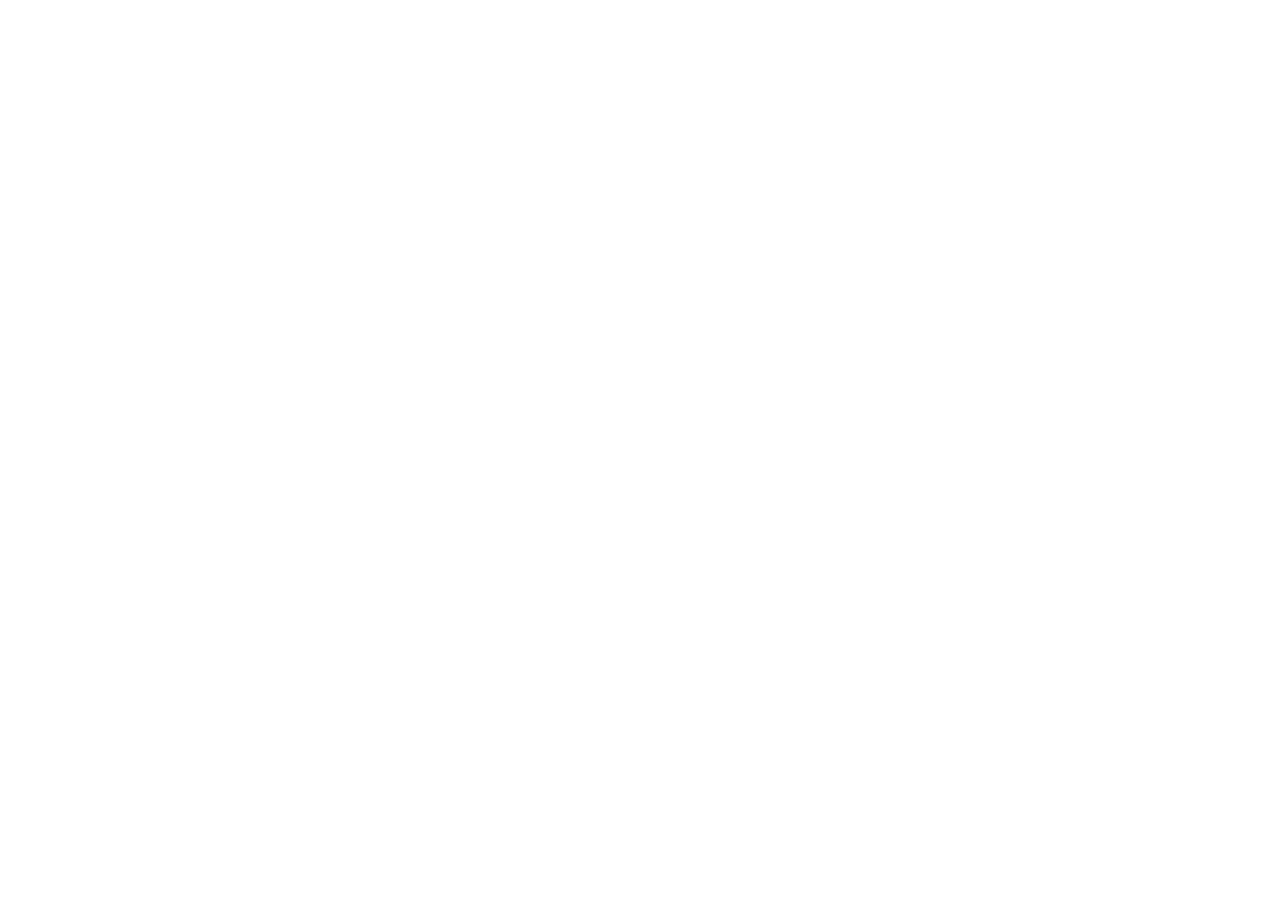
==== index.html @ 2a106667 "Add files via upload" ====
<!DOCTYPE html>
<hmtl lang = "vi">
    <head> 
        <meta charset="UTF-8">
        <meta name="viewport" content="width=device-width, initial-scale=1.0">
        <title>Trung Hoc Pho Thong Quang Ha - Phu Tho </title>
        <link rel="stylesheet" href="main.css">
    <body>
        <div>
            <a href = ""></a>
            <a href = ""></a>
            <a href = ""></a>
            <a href = ""></a>
        </div>
        
    </body>
</html>
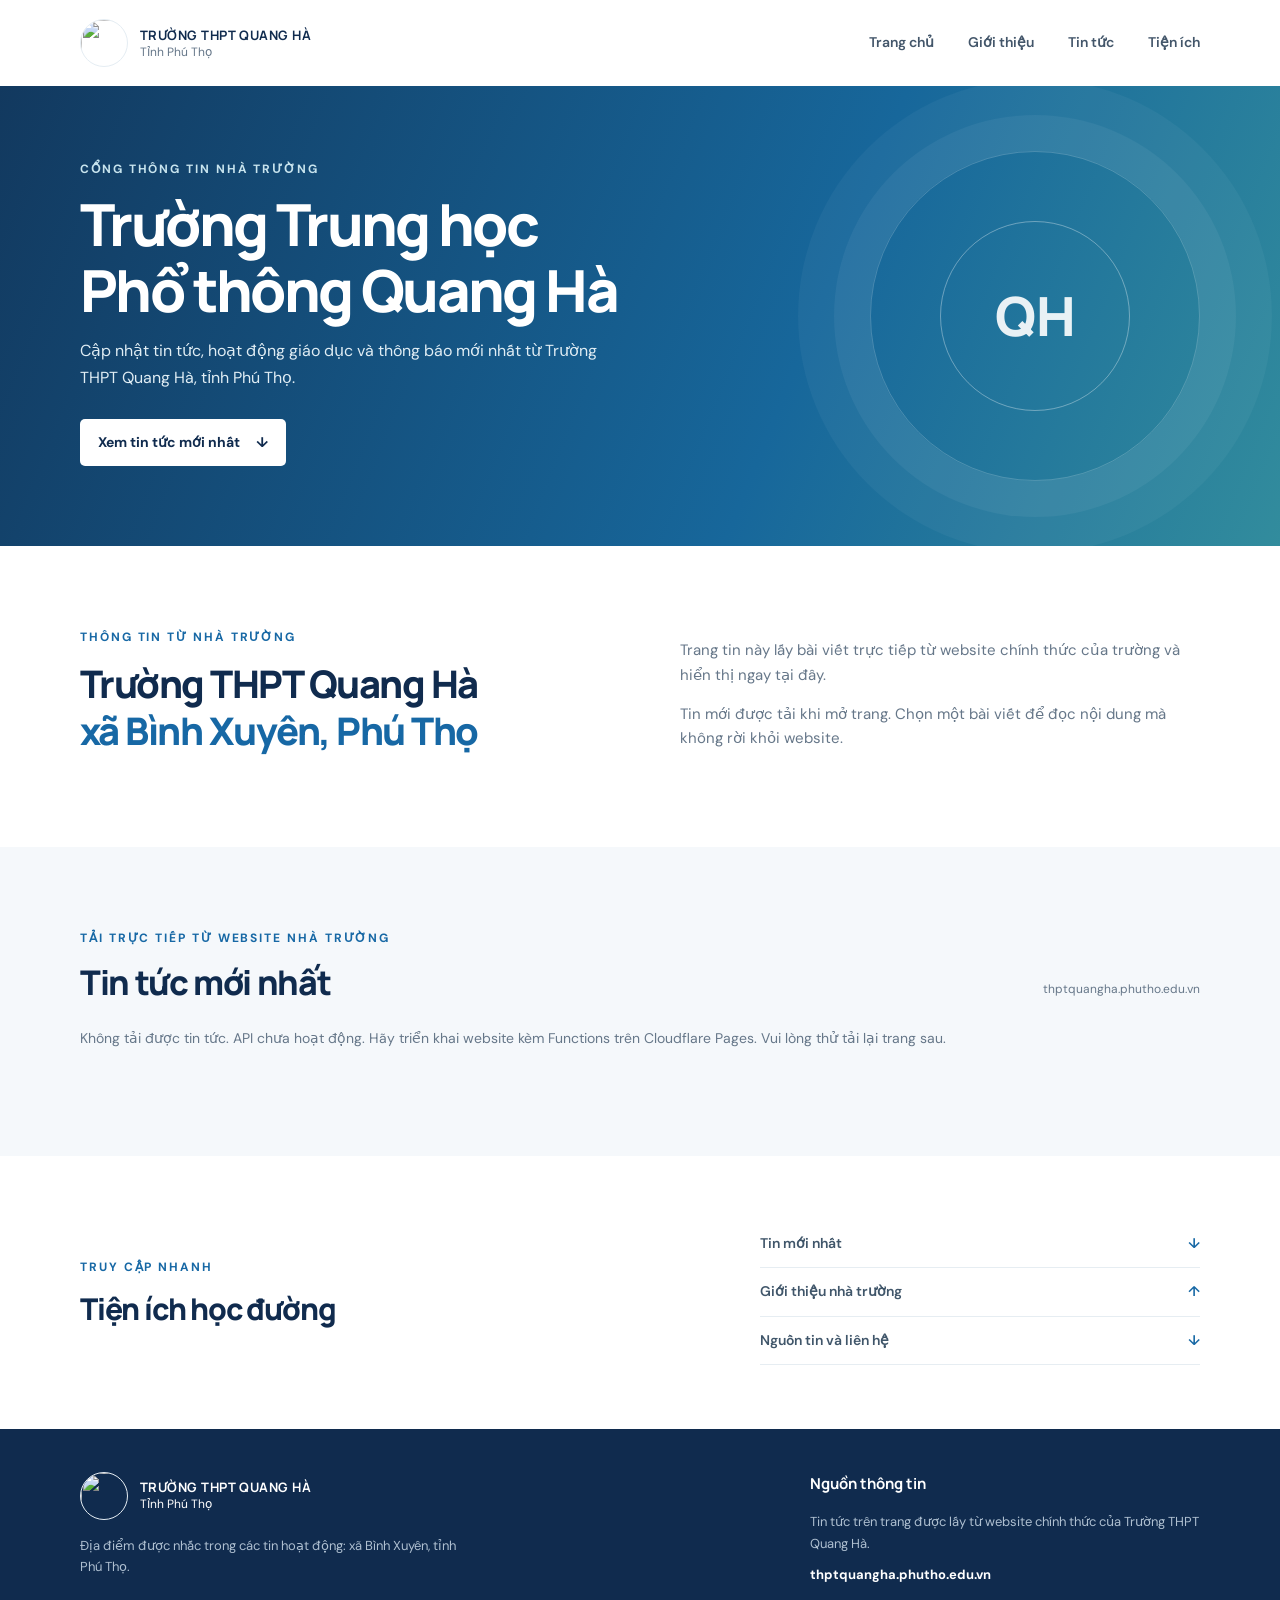
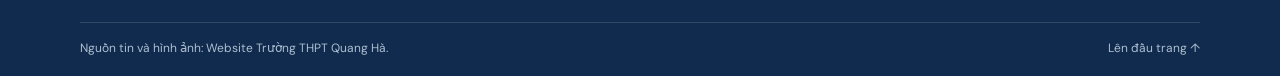
==== commit 9e202123: "thêm link" ====
--- a/index.html
+++ b/index.html
@@ -1,17 +1,118 @@
-<!DOCTYPE html>
-<hmtl lang = "vi">
-    <head> 
-        <meta charset="UTF-8">
-        <meta name="viewport" content="width=device-width, initial-scale=1.0">
-        <title>Trung Hoc Pho Thong Quang Ha - Phu Tho </title>
-        <link rel="stylesheet" href="main.css">
-    <body>
-        <div>
-            <a href = ""></a>
-            <a href = ""></a>
-            <a href = ""></a>
-            <a href = ""></a>
-        </div>
-        
-    </body>
-</html>+<!DOCTYPE html>
+<html lang="vi">
+<head>
+    <meta charset="UTF-8">
+    <meta name="viewport" content="width=device-width, initial-scale=1.0">
+    <meta name="description" content="Tin tức, thông báo và thông tin học tập của Trường THPT Quang Hà, xã Bình Xuyên, tỉnh Phú Thọ.">
+    <title>Trường THPT Quang Hà - Tỉnh Phú Thọ</title>
+    <link rel="stylesheet" href="main.css">
+    <script src="main.js" defer></script>
+</head>
+<body>
+    <header class="site-header">
+        <div class="container header-inner">
+            <a class="brand" href="#trang-chu" aria-label="Trang chủ Trường THPT Quang Hà">
+                <img class="brand-logo" src="https://thptquangha.phutho.edu.vn/upload/107932/20260401/logo_truong_QH_e66c7.jpg" alt="">
+                <span class="brand-name">
+                    <strong>TRƯỜNG THPT QUANG HÀ</strong>
+                    <span>Tỉnh Phú Thọ</span>
+                </span>
+            </a>
+            <nav class="main-nav" aria-label="Điều hướng chính">
+                <a href="#trang-chu">Trang chủ</a>
+                <a href="#gioi-thieu">Giới thiệu</a>
+                <a href="#tin-tuc">Tin tức</a>
+                <a href="#tien-ich">Tiện ích</a>
+            </nav>
+        </div>
+    </header>
+
+    <main>
+        <section class="hero" id="trang-chu">
+            <div class="container hero-content">
+                <p class="eyebrow">Cổng thông tin nhà trường</p>
+                <h1>Trường Trung học<br>Phổ thông Quang Hà</h1>
+                <p class="hero-description">Cập nhật tin tức, hoạt động giáo dục và thông báo mới nhất từ Trường THPT Quang Hà, tỉnh Phú Thọ.</p>
+                <a class="button button-light" href="#tin-tuc">Xem tin tức mới nhất <span aria-hidden="true">↓</span></a>
+            </div>
+            <div class="hero-decoration" aria-hidden="true">
+                <span class="decoration-circle"></span>
+                <span class="decoration-book">QH</span>
+            </div>
+        </section>
+
+        <section class="welcome section" id="gioi-thieu">
+            <div class="container welcome-grid">
+                <div>
+                    <p class="eyebrow">Thông tin từ nhà trường</p>
+                    <h2>Trường THPT Quang Hà<br><span>xã Bình Xuyên, Phú Thọ</span></h2>
+                </div>
+                <div class="welcome-copy">
+                    <p>Trang tin này lấy bài viết trực tiếp từ website chính thức của trường và hiển thị ngay tại đây.</p>
+                    <p>Tin mới được tải khi mở trang. Chọn một bài viết để đọc nội dung mà không rời khỏi website.</p>
+                </div>
+            </div>
+        </section>
+
+        <section class="updates section" id="tin-tuc">
+            <div class="container">
+                <div class="section-heading">
+                    <div>
+                        <p class="eyebrow">Tải trực tiếp từ website nhà trường</p>
+                        <h2>Tin tức mới nhất</h2>
+                    </div>
+                    <span class="news-source-label">thptquangha.phutho.edu.vn</span>
+                </div>
+                <p id="news-status" class="news-status" role="status" aria-live="polite">Đang tải tin mới nhất...</p>
+                <div class="news-grid" id="news-list"></div>
+            </div>
+        </section>
+
+        <section class="quick-links section" id="tien-ich">
+            <div class="container quick-links-inner">
+                <div>
+                    <p class="eyebrow">Truy cập nhanh</p>
+                    <h2>Tiện ích học đường</h2>
+                </div>
+                <div class="link-list">
+                    <a href="#tin-tuc">Tin mới nhất <span aria-hidden="true">↓</span></a>
+                    <a href="#gioi-thieu">Giới thiệu nhà trường <span aria-hidden="true">↑</span></a>
+                    <a href="#lien-he">Nguồn tin và liên hệ <span aria-hidden="true">↓</span></a>
+                </div>
+            </div>
+        </section>
+    </main>
+
+    <footer class="site-footer" id="lien-he">
+        <div class="container footer-inner">
+            <div>
+                <a class="brand footer-brand" href="#trang-chu">
+                    <img class="brand-logo" src="https://thptquangha.phutho.edu.vn/upload/107932/20260401/logo_truong_QH_e66c7.jpg" alt="">
+                    <span class="brand-name">
+                        <strong>TRƯỜNG THPT QUANG HÀ</strong>
+                        <span>Tỉnh Phú Thọ</span>
+                    </span>
+                </a>
+                <p class="footer-note">Địa điểm được nhắc trong các tin hoạt động: xã Bình Xuyên, tỉnh Phú Thọ.</p>
+            </div>
+            <div class="footer-contact">
+                <h2>Nguồn thông tin</h2>
+                <p>Tin tức trên trang được lấy từ website chính thức của Trường THPT Quang Hà.</p>
+                <span class="footer-source">thptquangha.phutho.edu.vn</span>
+            </div>
+        </div>
+        <div class="container footer-bottom">
+            <p>Nguồn tin và hình ảnh: Website Trường THPT Quang Hà.</p>
+            <a href="#trang-chu">Lên đầu trang ↑</a>
+        </div>
+    </footer>
+    <dialog class="news-dialog" id="news-dialog" aria-labelledby="news-dialog-title">
+        <div class="news-dialog-panel">
+            <button class="dialog-close" id="news-dialog-close" type="button" aria-label="Đóng bài viết">×</button>
+            <p class="card-label" id="news-dialog-date"></p>
+            <h2 id="news-dialog-title"></h2>
+            <div class="news-detail" id="news-dialog-content"></div>
+        </div>
+    </dialog>
+</body>
+</html>
--- a/main.css
+++ b/main.css
@@ -0,0 +1,705 @@
+@import url('https://fonts.googleapis.com/css2?family=DM+Sans:wght@400;500;600;700&family=Manrope:wght@400;500;600;700;800&display=swap');
+
+:root {
+    color-scheme: light;
+    --navy: #102b4e;
+    --blue: #1768a5;
+    --blue-dark: #124f80;
+    --green: #247a66;
+    --gold: #d69b3c;
+    --ink: #172b40;
+    --muted: #667789;
+    --paper: #f5f8fb;
+    --white: #fff;
+}
+
+* {
+    box-sizing: border-box;
+}
+
+html {
+    scroll-behavior: smooth;
+}
+
+body {
+    margin: 0;
+    color: var(--ink);
+    background: var(--white);
+    font-family: "DM Sans", Arial, sans-serif;
+    line-height: 1.65;
+}
+
+a {
+    color: inherit;
+    text-decoration: none;
+}
+
+.container {
+    width: min(1120px, calc(100% - 48px));
+    margin: 0 auto;
+}
+
+.site-header {
+    position: relative;
+    z-index: 1;
+    background: var(--white);
+}
+
+.header-inner,
+.brand,
+.main-nav,
+.section-heading,
+.quick-links-inner,
+.footer-inner,
+.footer-bottom {
+    display: flex;
+    align-items: center;
+}
+
+.header-inner {
+    min-height: 86px;
+    justify-content: space-between;
+    gap: 32px;
+}
+
+.brand {
+    gap: 12px;
+    flex-shrink: 0;
+}
+
+.brand-mark {
+    display: grid;
+    width: 48px;
+    height: 48px;
+    place-items: center;
+    border: 2px solid #dbe9f2;
+    border-radius: 50%;
+    color: var(--blue);
+    font-family: "Manrope", sans-serif;
+    font-size: 16px;
+    font-weight: 800;
+}
+
+.brand-logo {
+    width: 48px;
+    height: 48px;
+    flex-shrink: 0;
+    border: 1px solid #e5edf3;
+    border-radius: 50%;
+    object-fit: cover;
+}
+
+.brand-name {
+    display: grid;
+    line-height: 1.4;
+}
+
+.brand-name strong {
+    color: var(--navy);
+    font-family: "Manrope", sans-serif;
+    font-size: 13px;
+    letter-spacing: .035em;
+}
+
+.brand-name span {
+    color: var(--muted);
+    font-size: 12px;
+}
+
+.main-nav {
+    flex-wrap: wrap;
+    justify-content: flex-end;
+    gap: 34px;
+}
+
+.main-nav a {
+    color: #43566a;
+    font-size: 14px;
+    font-weight: 600;
+    transition: color .2s ease;
+}
+
+.main-nav a:hover,
+.main-nav a:focus-visible {
+    color: var(--blue);
+}
+
+.hero {
+    position: relative;
+    overflow: hidden;
+    min-height: 460px;
+    display: flex;
+    align-items: center;
+    color: var(--white);
+    background: linear-gradient(112deg, #12395f 0%, #17679b 62%, #328c9d 100%);
+}
+
+.hero-content {
+    position: relative;
+    z-index: 1;
+    padding-top: 72px;
+    padding-bottom: 78px;
+}
+
+.eyebrow {
+    margin: 0 0 12px;
+    color: var(--blue);
+    font-size: 12px;
+    font-weight: 700;
+    letter-spacing: .16em;
+    text-transform: uppercase;
+}
+
+.hero .eyebrow {
+    color: #c8e4ee;
+}
+
+h1,
+h2,
+h3,
+p {
+    margin-top: 0;
+}
+
+h1,
+h2,
+h3 {
+    font-family: "Manrope", "DM Sans", Arial, sans-serif;
+}
+
+.hero h1 {
+    max-width: 650px;
+    margin-bottom: 16px;
+    font-size: clamp(36px, 5vw, 58px);
+    font-weight: 800;
+    letter-spacing: -.045em;
+    line-height: 1.13;
+}
+
+.hero-description {
+    max-width: 550px;
+    margin-bottom: 28px;
+    color: #e0edf4;
+    font-size: 16px;
+}
+
+.button {
+    display: inline-flex;
+    align-items: center;
+    gap: 16px;
+    padding: 12px 18px;
+    border-radius: 5px;
+    font-size: 14px;
+    font-weight: 700;
+    transition: transform .2s ease, background-color .2s ease;
+}
+
+.button:hover {
+    transform: translateY(-2px);
+}
+
+.button-light {
+    color: var(--navy);
+    background: var(--white);
+}
+
+.hero-decoration {
+    position: absolute;
+    top: 50%;
+    right: max(5%, calc((100vw - 1120px) / 2));
+    width: 330px;
+    height: 330px;
+    transform: translateY(-50%);
+}
+
+.decoration-circle {
+    position: absolute;
+    inset: 0;
+    border: 1px solid rgb(255 255 255 / 20%);
+    border-radius: 50%;
+    box-shadow: 0 0 0 36px rgb(255 255 255 / 5%), 0 0 0 72px rgb(255 255 255 / 4%);
+}
+
+.decoration-book {
+    position: absolute;
+    top: 50%;
+    left: 50%;
+    display: grid;
+    width: 190px;
+    height: 190px;
+    place-items: center;
+    border: 1px solid rgb(255 255 255 / 35%);
+    border-radius: 50%;
+    color: rgb(255 255 255 / 90%);
+    font-family: "Manrope", sans-serif;
+    font-size: 54px;
+    font-weight: 800;
+    transform: translate(-50%, -50%);
+}
+
+.section {
+    padding: 82px 0;
+}
+
+.welcome-grid {
+    display: grid;
+    grid-template-columns: 1fr 1fr;
+    align-items: start;
+    gap: 80px;
+}
+
+.section h2,
+.welcome h2,
+.quick-links h2 {
+    margin-bottom: 0;
+    color: var(--navy);
+    font-size: clamp(27px, 3.4vw, 38px);
+    font-weight: 800;
+    letter-spacing: -.04em;
+    line-height: 1.25;
+}
+
+.welcome h2 span {
+    color: var(--blue);
+}
+
+.welcome-copy {
+    padding-top: 10px;
+    color: var(--muted);
+    font-size: 15px;
+}
+
+.welcome-copy p {
+    margin-bottom: 14px;
+}
+
+.text-link {
+    display: inline-flex;
+    align-items: center;
+    gap: 10px;
+    color: var(--blue);
+    font-size: 14px;
+    font-weight: 700;
+}
+
+.text-link:hover {
+    color: var(--blue-dark);
+}
+
+.welcome-copy .text-link {
+    margin-top: 8px;
+}
+
+.updates {
+    background: var(--paper);
+}
+
+.section-heading {
+    justify-content: space-between;
+    gap: 24px;
+    margin-bottom: 34px;
+}
+
+.section-heading h2 {
+    font-size: clamp(27px, 3vw, 34px);
+}
+
+.section-heading .text-link {
+    align-self: flex-end;
+    margin-bottom: 4px;
+}
+
+.news-grid {
+    display: grid;
+    grid-template-columns: repeat(3, 1fr);
+    gap: 20px;
+}
+
+.news-card {
+    min-height: 390px;
+    padding: 0 22px 22px;
+    border: 1px solid #e8eef3;
+    border-radius: 8px;
+    background: var(--white);
+    transition: box-shadow .2s ease, transform .2s ease;
+    overflow: hidden;
+}
+
+.news-card:hover {
+    transform: translateY(-3px);
+    box-shadow: 0 12px 30px rgb(16 43 78 / 8%);
+}
+
+.news-image-button {
+    display: block;
+    width: calc(100% + 44px);
+    overflow: hidden;
+    margin: 0 -22px 18px;
+    padding: 0;
+    border: 0;
+    background: #eaf0f4;
+    cursor: pointer;
+}
+
+.news-image {
+    display: block;
+    width: 100%;
+    aspect-ratio: 16 / 9;
+    object-fit: cover;
+    transition: transform .25s ease;
+}
+
+.news-card:hover .news-image {
+    transform: scale(1.035);
+}
+
+.card-label {
+    margin-bottom: 7px;
+    color: var(--blue);
+    font-size: 11px;
+    font-weight: 700;
+    letter-spacing: .1em;
+    text-transform: uppercase;
+}
+
+.news-card h3 {
+    margin-bottom: 9px;
+    color: var(--navy);
+    font-size: 17px;
+    letter-spacing: -.02em;
+    line-height: 1.45;
+}
+
+.news-title-button:hover {
+    color: var(--blue);
+}
+
+.news-title-button {
+    display: block;
+    margin: 0 0 9px;
+    padding: 0;
+    border: 0;
+    color: var(--navy);
+    background: transparent;
+    font: 800 17px/1.45 "Manrope", "DM Sans", Arial, sans-serif;
+    letter-spacing: -.02em;
+    text-align: left;
+    cursor: pointer;
+}
+
+.news-summary {
+    margin-bottom: 0;
+    color: var(--muted);
+    font-size: 13px;
+}
+
+.news-status {
+    margin: -10px 0 24px;
+    color: var(--muted);
+    font-size: 14px;
+}
+
+.news-status[hidden] {
+    display: none;
+}
+
+.news-source-label {
+    align-self: flex-end;
+    margin-bottom: 4px;
+    color: var(--muted);
+    font-size: 12px;
+}
+
+.news-dialog {
+    width: min(760px, calc(100% - 32px));
+    max-width: 760px;
+    max-height: min(82vh, 900px);
+    padding: 0;
+    border: 0;
+    border-radius: 10px;
+    color: var(--ink);
+    background: var(--white);
+    box-shadow: 0 24px 80px rgb(0 0 0 / 28%);
+}
+
+.news-dialog::backdrop {
+    background: rgb(9 28 48 / 70%);
+}
+
+.news-dialog-panel {
+    position: relative;
+    padding: clamp(24px, 5vw, 42px);
+}
+
+.news-dialog-panel h2 {
+    max-width: 640px;
+    margin: 0 42px 22px 0;
+    color: var(--navy);
+    font-size: clamp(24px, 4vw, 34px);
+    line-height: 1.3;
+}
+
+.dialog-close {
+    position: absolute;
+    top: 18px;
+    right: 18px;
+    display: grid;
+    width: 38px;
+    height: 38px;
+    place-items: center;
+    border: 1px solid #dce5ec;
+    border-radius: 50%;
+    color: var(--navy);
+    background: var(--white);
+    font-size: 24px;
+    cursor: pointer;
+}
+
+.news-detail {
+    max-height: calc(82vh - 190px);
+    overflow: auto;
+    color: #43566a;
+}
+
+.news-detail p {
+    margin: 0 0 16px;
+    line-height: 1.8;
+}
+
+.quick-links {
+    padding: 64px 0;
+}
+
+.quick-links-inner {
+    justify-content: space-between;
+    gap: 48px;
+}
+
+.quick-links h2 {
+    font-size: 30px;
+}
+
+.link-list {
+    display: grid;
+    width: min(440px, 100%);
+}
+
+.link-list a {
+    display: flex;
+    justify-content: space-between;
+    gap: 18px;
+    padding: 12px 0;
+    border-bottom: 1px solid #e6edf2;
+    color: #40566a;
+    font-size: 14px;
+    font-weight: 600;
+}
+
+.link-list a span {
+    color: var(--blue);
+}
+
+.link-list a:hover {
+    color: var(--blue);
+}
+
+.site-footer {
+    padding-top: 43px;
+    color: #d4e0ea;
+    background: #102b4e;
+}
+
+.footer-inner {
+    align-items: flex-start;
+    justify-content: space-between;
+    gap: 48px;
+    padding-bottom: 34px;
+}
+
+.footer-brand .brand-mark {
+    border-color: rgb(255 255 255 / 30%);
+    color: var(--white);
+}
+
+.footer-brand .brand-name strong,
+.footer-brand .brand-name span {
+    color: var(--white);
+}
+
+.footer-note,
+.footer-contact p {
+    max-width: 390px;
+    margin: 15px 0 0;
+    color: #aebfd0;
+    font-size: 13px;
+}
+
+.footer-contact {
+    max-width: 390px;
+}
+
+.footer-contact h2 {
+    margin: 0;
+    color: var(--white);
+    font-size: 15px;
+}
+
+.footer-source {
+    display: inline-block;
+    margin-top: 10px;
+    color: #fff;
+    font-size: 13px;
+    font-weight: 700;
+}
+
+.footer-bottom {
+    min-height: 54px;
+    justify-content: space-between;
+    gap: 20px;
+    border-top: 1px solid rgb(255 255 255 / 14%);
+    color: #aebfd0;
+    font-size: 12px;
+}
+
+.footer-bottom p {
+    margin: 0;
+}
+
+.footer-bottom a:hover {
+    color: var(--white);
+}
+
+:focus-visible {
+    outline: 3px solid var(--gold);
+    outline-offset: 3px;
+}
+
+@media (max-width: 760px) {
+    .container {
+        width: min(100% - 36px, 600px);
+    }
+
+    .header-inner {
+        min-height: unset;
+        flex-direction: column;
+        align-items: flex-start;
+        gap: 14px;
+        padding-top: 16px;
+        padding-bottom: 16px;
+    }
+
+    .main-nav {
+        width: 100%;
+        justify-content: flex-start;
+        gap: 10px 22px;
+    }
+
+    .main-nav a {
+        font-size: 13px;
+    }
+
+    .hero {
+        min-height: 400px;
+    }
+
+    .hero-content {
+        padding-top: 60px;
+        padding-bottom: 62px;
+    }
+
+    .hero-decoration {
+        right: -155px;
+        opacity: .48;
+    }
+
+    .hero h1 {
+        font-size: clamp(34px, 9vw, 48px);
+    }
+
+    .hero-description {
+        max-width: 460px;
+        font-size: 15px;
+    }
+
+    .section {
+        padding: 60px 0;
+    }
+
+    .welcome-grid {
+        grid-template-columns: 1fr;
+        gap: 24px;
+    }
+
+    .news-grid {
+        grid-template-columns: 1fr;
+    }
+
+    .news-card {
+        min-height: unset;
+    }
+
+    .section-heading,
+    .quick-links-inner,
+    .footer-inner {
+        align-items: flex-start;
+        flex-direction: column;
+    }
+
+    .section-heading {
+        gap: 14px;
+        margin-bottom: 25px;
+    }
+
+    .section-heading .text-link {
+        align-self: flex-start;
+    }
+
+    .quick-links-inner,
+    .footer-inner {
+        gap: 24px;
+    }
+
+    .link-list {
+        width: 100%;
+    }
+}
+
+@media (max-width: 420px) {
+    .container {
+        width: calc(100% - 32px);
+    }
+
+    .main-nav {
+        gap: 8px 16px;
+    }
+
+    .brand-name strong {
+        font-size: 12px;
+    }
+
+    .hero {
+        min-height: 380px;
+    }
+
+    .hero-decoration {
+        right: -205px;
+    }
+
+    .footer-bottom {
+        align-items: flex-start;
+        flex-direction: column;
+        justify-content: center;
+        gap: 4px;
+        padding-top: 12px;
+        padding-bottom: 12px;
+    }
+}
+
+@media (prefers-reduced-motion: reduce) {
+    *,
+    *::before,
+    *::after {
+        scroll-behavior: auto !important;
+        transition-duration: .01ms !important;
+    }
+}
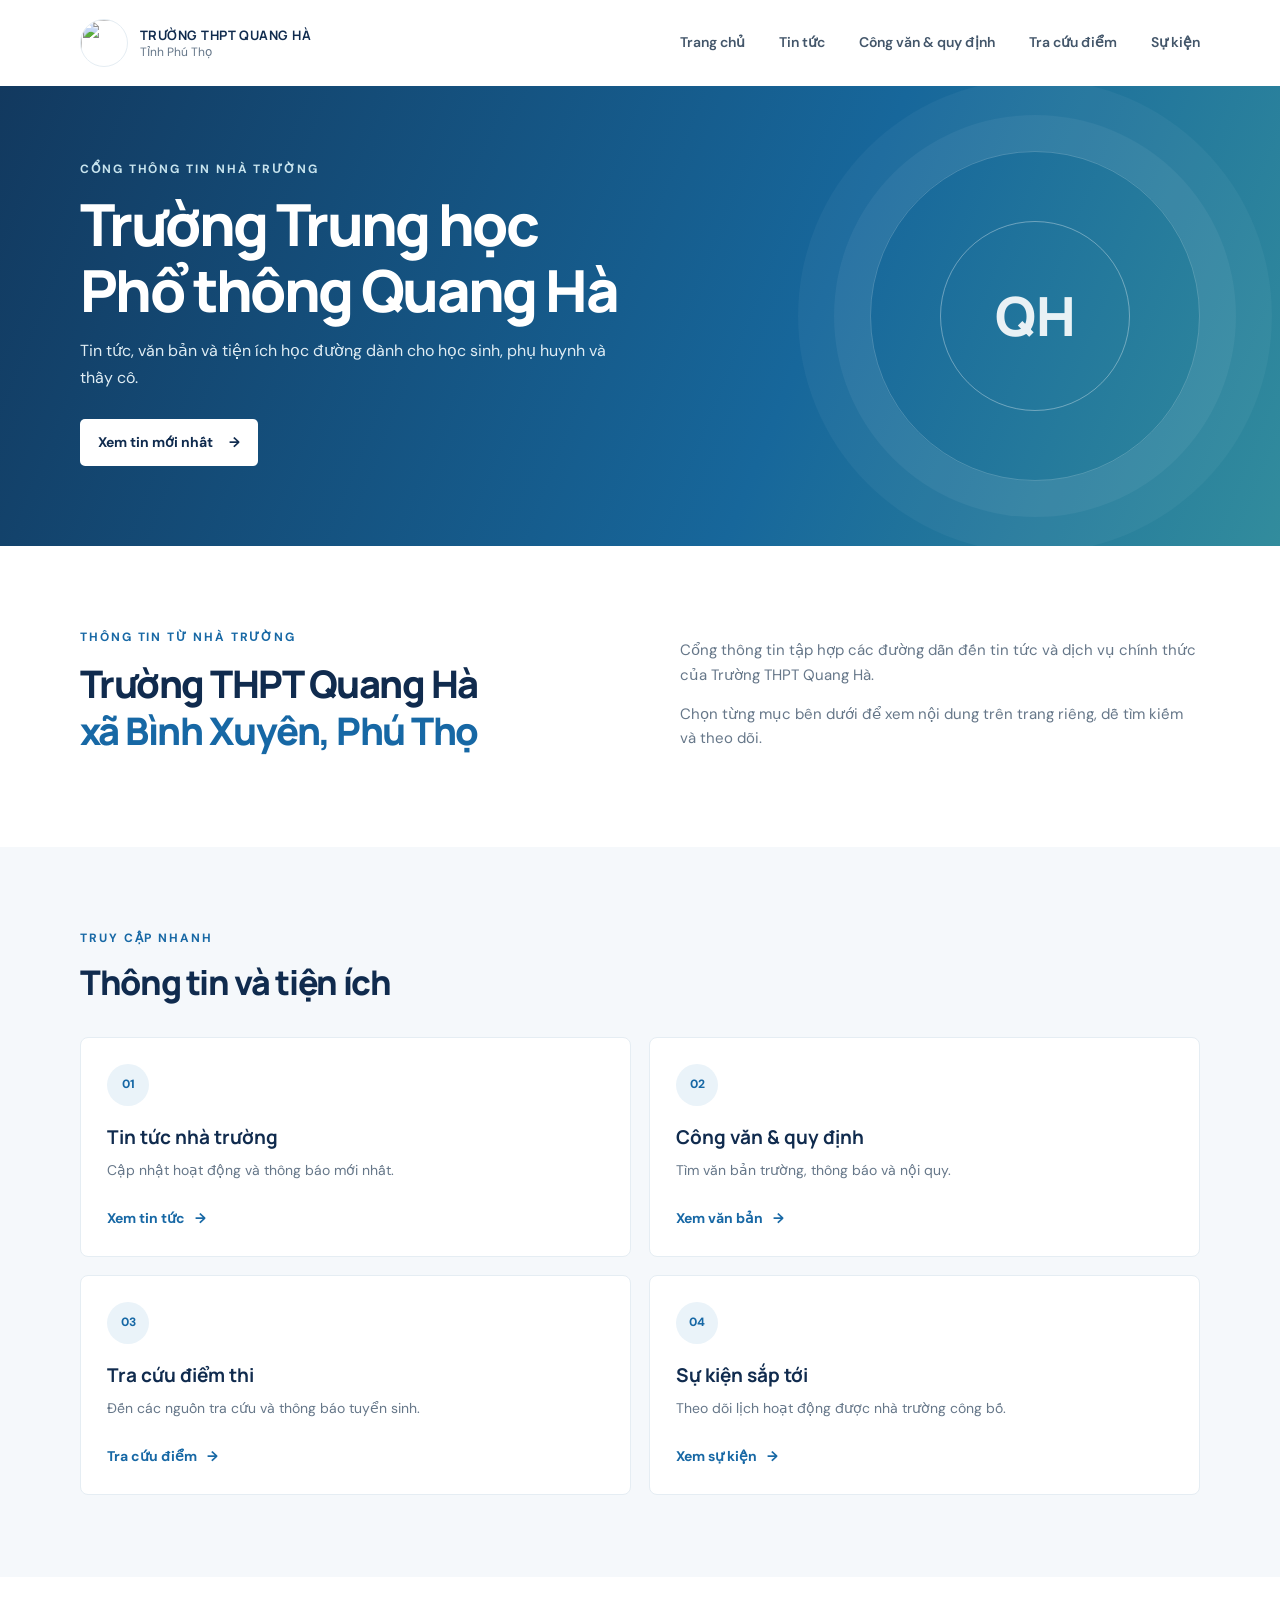
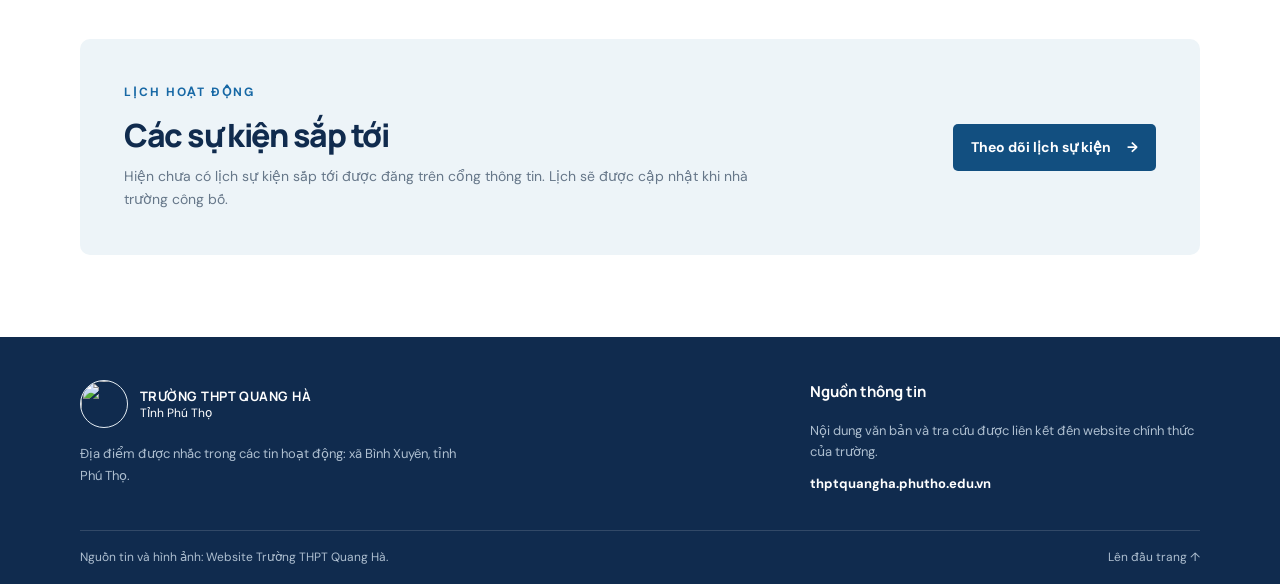
==== commit 01165e47: "cong van,..." ====
--- a/index.html
+++ b/index.html
@@ -3,15 +3,14 @@
 <head>
     <meta charset="UTF-8">
     <meta name="viewport" content="width=device-width, initial-scale=1.0">
-    <meta name="description" content="Tin tức, thông báo và thông tin học tập của Trường THPT Quang Hà, xã Bình Xuyên, tỉnh Phú Thọ.">
+    <meta name="description" content="Cổng thông tin Trường THPT Quang Hà: tin tức, công văn, quy định, tra cứu điểm và sự kiện.">
     <title>Trường THPT Quang Hà - Tỉnh Phú Thọ</title>
     <link rel="stylesheet" href="main.css">
-    <script src="main.js" defer></script>
 </head>
 <body>
     <header class="site-header">
         <div class="container header-inner">
-            <a class="brand" href="#trang-chu" aria-label="Trang chủ Trường THPT Quang Hà">
+            <a class="brand" href="index.html" aria-label="Trang chủ Trường THPT Quang Hà">
                 <img class="brand-logo" src="https://thptquangha.phutho.edu.vn/upload/107932/20260401/logo_truong_QH_e66c7.jpg" alt="">
                 <span class="brand-name">
                     <strong>TRƯỜNG THPT QUANG HÀ</strong>
@@ -19,21 +18,22 @@
                 </span>
             </a>
             <nav class="main-nav" aria-label="Điều hướng chính">
-                <a href="#trang-chu">Trang chủ</a>
-                <a href="#gioi-thieu">Giới thiệu</a>
-                <a href="#tin-tuc">Tin tức</a>
-                <a href="#tien-ich">Tiện ích</a>
+                <a href="index.html" aria-current="page">Trang chủ</a>
+                <a href="tin-tuc.html">Tin tức</a>
+                <a href="van-ban.html">Công văn &amp; quy định</a>
+                <a href="tra-cuu.html">Tra cứu điểm</a>
+                <a href="su-kien.html">Sự kiện</a>
             </nav>
         </div>
     </header>
 
     <main>
-        <section class="hero" id="trang-chu">
+        <section class="hero">
             <div class="container hero-content">
                 <p class="eyebrow">Cổng thông tin nhà trường</p>
                 <h1>Trường Trung học<br>Phổ thông Quang Hà</h1>
-                <p class="hero-description">Cập nhật tin tức, hoạt động giáo dục và thông báo mới nhất từ Trường THPT Quang Hà, tỉnh Phú Thọ.</p>
-                <a class="button button-light" href="#tin-tuc">Xem tin tức mới nhất <span aria-hidden="true">↓</span></a>
+                <p class="hero-description">Tin tức, văn bản và tiện ích học đường dành cho học sinh, phụ huynh và thầy cô.</p>
+                <a class="button button-light" href="tin-tuc.html">Xem tin mới nhất <span aria-hidden="true">→</span></a>
             </div>
             <div class="hero-decoration" aria-hidden="true">
                 <span class="decoration-circle"></span>
@@ -41,52 +41,72 @@
             </div>
         </section>
 
-        <section class="welcome section" id="gioi-thieu">
+        <section class="welcome section">
             <div class="container welcome-grid">
                 <div>
                     <p class="eyebrow">Thông tin từ nhà trường</p>
                     <h2>Trường THPT Quang Hà<br><span>xã Bình Xuyên, Phú Thọ</span></h2>
                 </div>
                 <div class="welcome-copy">
-                    <p>Trang tin này lấy bài viết trực tiếp từ website chính thức của trường và hiển thị ngay tại đây.</p>
-                    <p>Tin mới được tải khi mở trang. Chọn một bài viết để đọc nội dung mà không rời khỏi website.</p>
+                    <p>Cổng thông tin tập hợp các đường dẫn đến tin tức và dịch vụ chính thức của Trường THPT Quang Hà.</p>
+                    <p>Chọn từng mục bên dưới để xem nội dung trên trang riêng, dễ tìm kiếm và theo dõi.</p>
                 </div>
             </div>
         </section>
 
-        <section class="updates section" id="tin-tuc">
+        <section class="services section">
             <div class="container">
                 <div class="section-heading">
                     <div>
-                        <p class="eyebrow">Tải trực tiếp từ website nhà trường</p>
-                        <h2>Tin tức mới nhất</h2>
+                        <p class="eyebrow">Truy cập nhanh</p>
+                        <h2>Thông tin và tiện ích</h2>
                     </div>
-                    <span class="news-source-label">thptquangha.phutho.edu.vn</span>
                 </div>
-                <p id="news-status" class="news-status" role="status" aria-live="polite">Đang tải tin mới nhất...</p>
-                <div class="news-grid" id="news-list"></div>
+                <div class="service-grid">
+                    <a class="service-card" href="tin-tuc.html">
+                        <span class="service-icon" aria-hidden="true">01</span>
+                        <h3>Tin tức nhà trường</h3>
+                        <p>Cập nhật hoạt động và thông báo mới nhất.</p>
+                        <span class="text-link">Xem tin tức <span aria-hidden="true">→</span></span>
+                    </a>
+                    <a class="service-card" href="van-ban.html">
+                        <span class="service-icon" aria-hidden="true">02</span>
+                        <h3>Công văn &amp; quy định</h3>
+                        <p>Tìm văn bản trường, thông báo và nội quy.</p>
+                        <span class="text-link">Xem văn bản <span aria-hidden="true">→</span></span>
+                    </a>
+                    <a class="service-card" href="tra-cuu.html">
+                        <span class="service-icon" aria-hidden="true">03</span>
+                        <h3>Tra cứu điểm thi</h3>
+                        <p>Đến các nguồn tra cứu và thông báo tuyển sinh.</p>
+                        <span class="text-link">Tra cứu điểm <span aria-hidden="true">→</span></span>
+                    </a>
+                    <a class="service-card" href="su-kien.html">
+                        <span class="service-icon" aria-hidden="true">04</span>
+                        <h3>Sự kiện sắp tới</h3>
+                        <p>Theo dõi lịch hoạt động được nhà trường công bố.</p>
+                        <span class="text-link">Xem sự kiện <span aria-hidden="true">→</span></span>
+                    </a>
+                </div>
             </div>
         </section>
 
-        <section class="quick-links section" id="tien-ich">
-            <div class="container quick-links-inner">
+        <section class="upcoming section">
+            <div class="container upcoming-panel">
                 <div>
-                    <p class="eyebrow">Truy cập nhanh</p>
-                    <h2>Tiện ích học đường</h2>
+                    <p class="eyebrow">Lịch hoạt động</p>
+                    <h2>Các sự kiện sắp tới</h2>
+                    <p>Hiện chưa có lịch sự kiện sắp tới được đăng trên cổng thông tin. Lịch sẽ được cập nhật khi nhà trường công bố.</p>
                 </div>
-                <div class="link-list">
-                    <a href="#tin-tuc">Tin mới nhất <span aria-hidden="true">↓</span></a>
-                    <a href="#gioi-thieu">Giới thiệu nhà trường <span aria-hidden="true">↑</span></a>
-                    <a href="#lien-he">Nguồn tin và liên hệ <span aria-hidden="true">↓</span></a>
-                </div>
+                <a class="button button-dark" href="su-kien.html">Theo dõi lịch sự kiện <span aria-hidden="true">→</span></a>
             </div>
         </section>
     </main>
 
-    <footer class="site-footer" id="lien-he">
+    <footer class="site-footer">
         <div class="container footer-inner">
             <div>
-                <a class="brand footer-brand" href="#trang-chu">
+                <a class="brand footer-brand" href="index.html">
                     <img class="brand-logo" src="https://thptquangha.phutho.edu.vn/upload/107932/20260401/logo_truong_QH_e66c7.jpg" alt="">
                     <span class="brand-name">
                         <strong>TRƯỜNG THPT QUANG HÀ</strong>
@@ -97,22 +117,14 @@
             </div>
             <div class="footer-contact">
                 <h2>Nguồn thông tin</h2>
-                <p>Tin tức trên trang được lấy từ website chính thức của Trường THPT Quang Hà.</p>
-                <span class="footer-source">thptquangha.phutho.edu.vn</span>
+                <p>Nội dung văn bản và tra cứu được liên kết đến website chính thức của trường.</p>
+                <a class="footer-source" href="https://thptquangha.phutho.edu.vn/">thptquangha.phutho.edu.vn</a>
             </div>
         </div>
         <div class="container footer-bottom">
             <p>Nguồn tin và hình ảnh: Website Trường THPT Quang Hà.</p>
-            <a href="#trang-chu">Lên đầu trang ↑</a>
+            <a href="index.html">Lên đầu trang ↑</a>
         </div>
     </footer>
-    <dialog class="news-dialog" id="news-dialog" aria-labelledby="news-dialog-title">
-        <div class="news-dialog-panel">
-            <button class="dialog-close" id="news-dialog-close" type="button" aria-label="Đóng bài viết">×</button>
-            <p class="card-label" id="news-dialog-date"></p>
-            <h2 id="news-dialog-title"></h2>
-            <div class="news-detail" id="news-dialog-content"></div>
-        </div>
-    </dialog>
 </body>
 </html>
--- a/main.css
+++ b/main.css
@@ -188,10 +188,13 @@
     align-items: center;
     gap: 16px;
     padding: 12px 18px;
+    border: 0;
     border-radius: 5px;
     font-size: 14px;
     font-weight: 700;
+    font-family: inherit;
     transition: transform .2s ease, background-color .2s ease;
+    cursor: pointer;
 }
 
 .button:hover {
@@ -290,6 +293,169 @@
     margin-top: 8px;
 }
 
+.services {
+    background: var(--paper);
+}
+
+.service-grid {
+    display: grid;
+    grid-template-columns: repeat(2, minmax(0, 1fr));
+    gap: 18px;
+}
+
+.service-card {
+    display: flex;
+    min-height: 220px;
+    flex-direction: column;
+    align-items: flex-start;
+    padding: 26px;
+    border: 1px solid #e5edf3;
+    border-radius: 8px;
+    background: var(--white);
+    transition: box-shadow .2s ease, transform .2s ease;
+}
+
+a.service-card:hover {
+    transform: translateY(-3px);
+    box-shadow: 0 12px 30px rgb(16 43 78 / 8%);
+}
+
+.service-icon {
+    display: grid;
+    width: 42px;
+    height: 42px;
+    margin-bottom: 18px;
+    place-items: center;
+    border-radius: 50%;
+    color: var(--blue);
+    background: #eaf3f9;
+    font-size: 12px;
+    font-weight: 800;
+}
+
+.service-card h2,
+.service-card h3 {
+    margin: 0 0 8px;
+    color: var(--navy);
+    font-size: 19px;
+    line-height: 1.4;
+}
+
+.service-card p {
+    margin: 0 0 18px;
+    color: var(--muted);
+    font-size: 14px;
+}
+
+.service-card .text-link {
+    margin-top: auto;
+}
+
+.upcoming {
+    padding-top: 62px;
+}
+
+.upcoming-panel {
+    display: flex;
+    align-items: center;
+    justify-content: space-between;
+    gap: 32px;
+    padding: clamp(24px, 5vw, 44px);
+    border-radius: 10px;
+    background: #edf4f8;
+}
+
+.upcoming-panel h2 {
+    margin: 0 0 10px;
+    color: var(--navy);
+    font-size: clamp(24px, 3vw, 32px);
+    line-height: 1.25;
+}
+
+.upcoming-panel p:last-child {
+    max-width: 650px;
+    margin: 0;
+    color: var(--muted);
+    font-size: 14px;
+}
+
+.button-dark {
+    flex-shrink: 0;
+    color: var(--white);
+    background: var(--blue-dark);
+}
+
+.button-dark:hover {
+    background: var(--navy);
+}
+
+.page-hero {
+    padding: 62px 0 66px;
+    color: var(--white);
+    background: linear-gradient(112deg, #12395f 0%, #17679b 62%, #328c9d 100%);
+}
+
+.page-hero .eyebrow {
+    color: #c8e4ee;
+}
+
+.page-hero h1 {
+    max-width: 760px;
+    margin: 0 0 12px;
+    font-size: clamp(32px, 5vw, 48px);
+    font-weight: 800;
+    letter-spacing: -.04em;
+    line-height: 1.2;
+}
+
+.page-hero p:last-child {
+    max-width: 680px;
+    margin: 0;
+    color: #e0edf4;
+    font-size: 15px;
+}
+
+.document-grid .service-card {
+    min-height: 245px;
+}
+
+.source-note {
+    margin: 28px 0 0;
+    padding: 16px 18px;
+    border-left: 3px solid var(--gold);
+    color: var(--muted);
+    background: #f7f9fb;
+    font-size: 13px;
+}
+
+.empty-state {
+    max-width: 720px;
+    margin: 0 auto;
+    padding: clamp(30px, 7vw, 64px);
+    border: 1px solid #e5edf3;
+    border-radius: 10px;
+    background: var(--paper);
+    text-align: center;
+}
+
+.empty-state .service-icon {
+    width: 54px;
+    height: 54px;
+    margin: 0 auto 18px;
+}
+
+.empty-state h2 {
+    margin-bottom: 10px;
+    color: var(--navy);
+    font-size: clamp(22px, 4vw, 30px);
+}
+
+.empty-state p {
+    margin-bottom: 22px;
+    color: var(--muted);
+    font-size: 14px;
+}
+
 .updates {
     background: var(--paper);
 }
@@ -401,6 +567,30 @@
 
 .news-status[hidden] {
     display: none;
+}
+
+.news-pagination {
+    display: flex;
+    align-items: center;
+    justify-content: center;
+    gap: 20px;
+    margin-top: 32px;
+}
+
+.news-pagination[hidden] {
+    display: none;
+}
+
+.news-pagination button:disabled {
+    cursor: not-allowed;
+    opacity: .5;
+    transform: none;
+}
+
+.news-pagination span {
+    color: var(--muted);
+    font-size: 14px;
+    font-weight: 700;
 }
 
 .news-source-label {
@@ -565,6 +755,12 @@
     margin: 0;
 }
 
+.footer-standalone {
+    min-height: 72px;
+    padding-top: 10px;
+    padding-bottom: 10px;
+}
+
 .footer-bottom a:hover {
     color: var(--white);
 }
@@ -630,8 +826,17 @@
         gap: 24px;
     }
 
+    .service-grid {
+        grid-template-columns: 1fr;
+    }
+
     .news-grid {
         grid-template-columns: 1fr;
+    }
+
+    .upcoming-panel {
+        align-items: flex-start;
+        flex-direction: column;
     }
 
     .news-card {
@@ -661,6 +866,11 @@
 
     .link-list {
         width: 100%;
+    }
+
+    .news-pagination {
+        flex-wrap: wrap;
+        gap: 12px;
     }
 }
 
